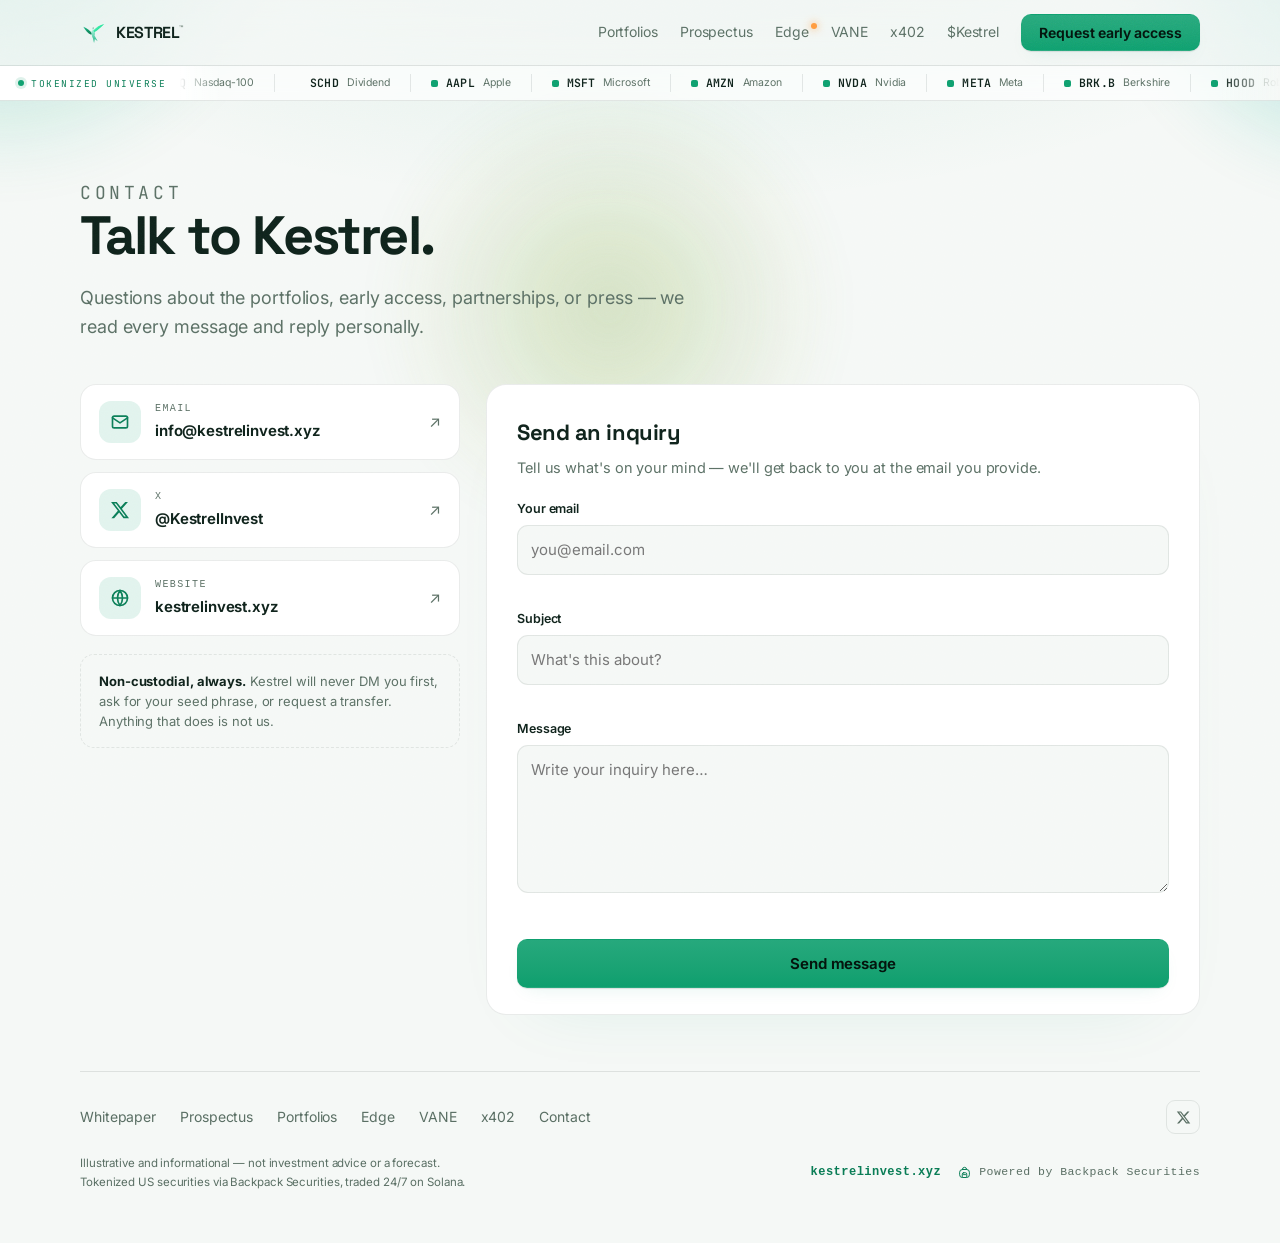
==== contact.html @ cfb35887 "Initial commit" ====
<!doctype html>
<html lang="en">
<head>
<meta charset="utf-8">
<meta name="viewport" content="width=device-width, initial-scale=1, viewport-fit=cover">
<title>Contact — Kestrel</title>
<meta name="description" content="Contact Kestrel — email info@kestrelinvest.xyz, follow @KestrelInvest on X, or send an inquiry. We read and reply to every message.">
<link rel="canonical" href="https://kestrelinvest.xyz/contact.html">
<meta name="theme-color" content="#0e9f6e" media="(prefers-color-scheme: light)">
<meta name="theme-color" content="#04140d" media="(prefers-color-scheme: dark)">
<meta property="og:type" content="website">
<meta property="og:site_name" content="Kestrel">
<meta property="og:title" content="Contact — Kestrel">
<meta property="og:description" content="Contact Kestrel — email info@kestrelinvest.xyz, follow @KestrelInvest on X, or send an inquiry. We read and reply to every message.">
<meta property="og:url" content="https://kestrelinvest.xyz/contact.html">
<meta name="twitter:card" content="summary_large_image">
<meta name="twitter:title" content="Contact — Kestrel">
<meta name="twitter:description" content="Contact Kestrel — email info@kestrelinvest.xyz, follow @KestrelInvest on X, or send an inquiry. We read and reply to every message.">
<link rel="icon" href="data:image/svg+xml,%3Csvg xmlns='http://www.w3.org/2000/svg' viewBox='0 0 100 100'%3E%3Crect width='100' height='100' rx='22' fill='%230e9f6e'/%3E%3Cg fill='%23eafff4'%3E%3Cpath d='M47 52 C 37 40 27 31 13 26 C 20 40 30 51 43 57 Z'/%3E%3Cpath d='M45 55 C 42 49 43 42 49 38 C 47 35 46 31 49 28 C 52 31 53 35 52 39 C 58 43 60 51 56 60 L 68 82 L 57 73 L 54 88 L 50 71 C 47 66 46 61 45 55 Z'/%3E%3Cpath d='M51 40 C 63 27 76 19 93 15 C 80 28 67 40 55 47 Z'/%3E%3C/g%3E%3C/svg%3E">
<link rel="preconnect" href="https://fonts.googleapis.com">
<link rel="preconnect" href="https://fonts.gstatic.com" crossorigin>
<link rel="stylesheet" href="https://fonts.googleapis.com/css2?family=Inter:wght@400;500;600;700&family=Space+Grotesk:wght@500;600;700&family=JetBrains+Mono:wght@500;600&display=swap">
<style>
  :root {
    --bg:#f5f8f6; --surface:#ffffff; --surface-2:#f0f5f1;
    --ink:#0e211a; --muted:#5a6f64; --line:rgba(14,33,26,.10); --card-line:rgba(14,33,26,.09);
    --accent:#0e9f6e; --accent-ink:#0a7d56; --glow:rgba(14,159,110,.14); --market:#d2604f;
  }
  @media (prefers-color-scheme: dark) {
    :root { --bg:#070c0a; --surface:#0f1713; --surface-2:#131d17; --ink:#e9f2ec; --muted:#83988c;
      --line:rgba(255,255,255,.08); --card-line:rgba(255,255,255,.07);
      --accent:#2ee6a0; --accent-ink:#68f0bd; --glow:rgba(46,230,160,.16); --market:#f2836e; }
  }
  :root[data-theme="light"] { --bg:#f5f8f6; --surface:#ffffff; --surface-2:#f0f5f1; --ink:#0e211a; --muted:#5a6f64; --line:rgba(14,33,26,.10); --card-line:rgba(14,33,26,.09); --accent:#0e9f6e; --accent-ink:#0a7d56; --glow:rgba(14,159,110,.14); --market:#d2604f; }
  :root[data-theme="dark"] { --bg:#070c0a; --surface:#0f1713; --surface-2:#131d17; --ink:#e9f2ec; --muted:#83988c; --line:rgba(255,255,255,.08); --card-line:rgba(255,255,255,.07); --accent:#2ee6a0; --accent-ink:#68f0bd; --glow:rgba(46,230,160,.16); --market:#f2836e; }

  * { box-sizing: border-box; }
  html { scroll-behavior: smooth; }
  body { margin: 0; color: var(--ink); position: relative;
    font: 15.5px/1.6 ui-sans-serif, system-ui, -apple-system, "Segoe UI", Roboto, sans-serif; -webkit-font-smoothing: antialiased;
    background: radial-gradient(120% 55% at 50% -12%, var(--glow), transparent 52%), var(--bg); }
  .wrap { max-width: 1180px; margin: 0 auto; padding: 0 30px; }
  a { color: inherit; }

  nav { position: sticky; top: 0; z-index: 20; backdrop-filter: blur(12px); background: color-mix(in srgb, var(--bg) 78%, transparent); border-bottom: 1px solid var(--line); }
  .nav-in { max-width: 1180px; margin: 0 auto; padding: 14px 30px; display: flex; align-items: center; gap: 14px; }
  .brand { display: flex; align-items: center; gap: 10px; text-decoration: none; color: inherit; }
  .brand .logo { width: 26px; height: 26px; color: var(--accent); }
  .brand b { font-size: 16px; letter-spacing: 3px; font-weight: 650; }
  .brand .tm { font-size: 8px; font-weight: 600; letter-spacing: 0; vertical-align: super; margin-left: -1px; color: var(--muted); }
  .nav-links { margin-left: auto; display: flex; align-items: center; gap: 22px; }
  .nav-links a { color: var(--muted); text-decoration: none; font-size: 14px; font-family: inherit; }
  .nav-links a:hover { color: var(--ink); }
  .nav-toggle { display: none; margin-left: auto; width: 40px; height: 40px; border: 1px solid var(--card-line); border-radius: 10px; background: var(--surface); cursor: pointer; padding: 0; flex-direction: column; align-items: center; justify-content: center; gap: 4px; }
  .nav-toggle span { display: block; width: 18px; height: 2px; border-radius: 2px; background: var(--ink); transition: transform .2s ease, opacity .2s ease; }
  .nav-toggle[aria-expanded="true"] span:nth-child(1) { transform: translateY(6px) rotate(45deg); }
  .nav-toggle[aria-expanded="true"] span:nth-child(2) { opacity: 0; }
  .nav-toggle[aria-expanded="true"] span:nth-child(3) { transform: translateY(-6px) rotate(-45deg); }
  .btn { display: inline-flex; align-items: center; gap: 7px; border: 1px solid var(--accent); color: var(--accent-ink); background: transparent; padding: 9px 17px; border-radius: 10px; font-size: 14px; font-weight: 600; font-family: inherit; text-decoration: none; cursor: pointer; transition: all .16s ease; }
  .btn:hover { background: var(--accent); color: #04140d; box-shadow: 0 8px 24px var(--glow); }
  .btn.solid { background: linear-gradient(180deg, color-mix(in srgb, var(--accent) 90%, #fff), var(--accent)); color: #04140d; border-color: transparent; font-weight: 650; letter-spacing: -.004em; box-shadow: 0 1px 1px rgba(0,0,0,.10), 0 8px 20px -10px var(--glow); }
  .btn.solid:hover { transform: translateY(-1px); background: linear-gradient(180deg, color-mix(in srgb, var(--accent) 96%, #fff), var(--accent)); box-shadow: 0 2px 4px rgba(0,0,0,.12), 0 14px 30px -10px var(--glow); }
  .btn.solid:active { transform: translateY(0); }
  .btn:focus-visible { outline: 2px solid var(--accent-ink); outline-offset: 2px; }
  .eyebrow { font-family: ui-monospace, monospace; font-size: 12px; letter-spacing: .2em; text-transform: uppercase; color: var(--accent-ink); margin: 0 0 16px; }

  .chero { padding: 58px 0 8px; max-width: 640px; }
  .chero h1 { margin: 0; font-size: clamp(34px, 5vw, 54px); line-height: 1.04; font-weight: 800; letter-spacing: -.035em; }
  .chero p { margin: 20px 0 0; font-size: 18px; color: var(--muted); }

  .cgrid { display: grid; grid-template-columns: 380px 1fr; gap: 26px; padding: 34px 0 12px; align-items: start; }

  /* contact channels */
  .channels { display: flex; flex-direction: column; gap: 12px; }
  .chan { display: flex; align-items: center; gap: 14px; padding: 16px 18px; border: 1px solid var(--card-line); border-radius: 16px; background: var(--surface); text-decoration: none; color: inherit; transition: border-color .15s ease, transform .15s ease, box-shadow .15s ease; }
  .chan:hover { border-color: color-mix(in srgb, var(--accent) 45%, var(--card-line)); transform: translateY(-1px); box-shadow: 0 12px 28px -18px var(--glow); }
  .chan .ci { width: 42px; height: 42px; border-radius: 12px; flex: none; display: flex; align-items: center; justify-content: center; background: color-mix(in srgb, var(--accent) 12%, transparent); color: var(--accent-ink); }
  .chan .ci svg { width: 20px; height: 20px; }
  .chan .cx { flex: 1; min-width: 0; }
  .chan .cl, .cv { display: block; }
  .cl { font-family: ui-monospace, monospace; font-size: 10px; letter-spacing: .14em; text-transform: uppercase; color: var(--muted); }
  .chan .cv { font-size: 15px; font-weight: 650; margin-top: 2px; letter-spacing: -.01em; overflow: hidden; text-overflow: ellipsis; white-space: nowrap; }
  .chan .car { color: var(--muted); flex: none; transition: color .15s ease; }
  .chan:hover .car { color: var(--accent-ink); }
  .assurance { margin-top: 6px; padding: 16px 18px; border: 1px dashed var(--card-line); border-radius: 14px; color: var(--muted); font-size: 13px; line-height: 1.55; }
  .assurance b { color: var(--ink); }

  /* inquiry form */
  .cform-wrap { border: 1px solid var(--card-line); border-radius: 20px; background: var(--surface); padding: 30px 30px 26px; box-shadow: 0 30px 70px -50px var(--glow); }
  .cform-wrap h2 { margin: 0 0 6px; font-size: 22px; font-weight: 750; letter-spacing: -.02em; }
  .cform-wrap .fh { margin: 0 0 20px; color: var(--muted); font-size: 14.5px; }
  .fields { display: flex; flex-direction: column; gap: 14px; }
  .field label { display: block; font-size: 12.5px; font-weight: 600; margin-bottom: 6px; }
  .field input, .field textarea { width: 100%; padding: 12px 13px; border: 1px solid var(--card-line); border-radius: 11px; background: var(--bg); color: var(--ink); font: inherit; font-size: 15px; transition: border-color .15s ease, box-shadow .15s ease; }
  .field textarea { min-height: 148px; resize: vertical; line-height: 1.6; }
  .field input:focus, .field textarea:focus { outline: none; border-color: var(--accent); box-shadow: 0 0 0 3px var(--glow); }
  .field.bad input, .field.bad textarea { border-color: var(--market); }
  .ferr { display: block; min-height: 15px; margin-top: 5px; font-size: 12px; color: var(--market); }
  .csubmit { width: 100%; justify-content: center; padding: 14px; font-size: 15px; margin-top: 4px; }
  .csubmit[disabled] { opacity: .6; cursor: default; }
  .cdone { text-align: center; padding: 20px 6px; }
  .cdone .ck { width: 58px; height: 58px; margin: 0 auto 14px; border-radius: 50%; display: flex; align-items: center; justify-content: center; color: #04140d; background: var(--accent); box-shadow: 0 0 0 8px var(--glow); }
  .cdone h2 { margin: 0 0 8px; font-size: 22px; font-weight: 750; }
  .cdone p { margin: 0 auto; color: var(--muted); font-size: 14.5px; max-width: 40ch; }
  .cdone a { color: var(--accent-ink); font-weight: 600; text-decoration: none; }

  /* early-access modal (shared) */
  .ea-eyebrow { display: inline-flex; align-items: center; gap: 8px; font-family: ui-monospace, monospace; font-size: 11px; letter-spacing: .14em; text-transform: uppercase; color: var(--accent-ink); }
  .ea-eyebrow i { width: 7px; height: 7px; border-radius: 50%; background: var(--accent); box-shadow: 0 0 0 4px var(--glow); }
  .ea-overlay { position: fixed; inset: 0; z-index: 60; display: flex; align-items: center; justify-content: center; padding: 20px; background: color-mix(in srgb, #04140d 55%, transparent); backdrop-filter: blur(6px); animation: eaFade .2s ease; }
  .ea-overlay[hidden] { display: none; }
  @keyframes eaFade { from { opacity: 0; } to { opacity: 1; } }
  .ea-modal { position: relative; width: 100%; max-width: 440px; background: var(--surface); border: 1px solid var(--card-line); border-radius: 20px; padding: 32px 30px 28px; box-shadow: 0 50px 100px -30px rgba(0,0,0,.5); animation: eaRise .25s cubic-bezier(.2,.7,.2,1); max-height: calc(100dvh - 40px); overflow-y: auto; }
  @keyframes eaRise { from { opacity: 0; transform: translateY(14px); } to { opacity: 1; transform: none; } }
  .ea-close { position: absolute; top: 14px; right: 14px; width: 32px; height: 32px; border: none; border-radius: 9px; background: var(--surface-2); color: var(--muted); font-size: 13px; cursor: pointer; }
  .ea-close:hover { color: var(--ink); }
  .ea-modal h2 { margin: 14px 0 8px; font-size: 23px; font-weight: 750; letter-spacing: -.02em; }
  .ea-sub { margin: 0 0 20px; color: var(--muted); font-size: 14px; line-height: 1.5; }
  .ea-field { display: block; margin-bottom: 14px; }
  .ea-lab { display: block; font-size: 12.5px; font-weight: 600; color: var(--ink); margin-bottom: 6px; }
  .ea-field input { width: 100%; padding: 12px 13px; border: 1px solid var(--card-line); border-radius: 11px; background: var(--bg); color: var(--ink); font: inherit; font-size: 15px; }
  #eaWallet { font-family: ui-monospace, monospace; font-size: 13.5px; }
  .ea-field input:focus { outline: none; border-color: var(--accent); box-shadow: 0 0 0 3px var(--glow); }
  .ea-field.bad input { border-color: var(--market); }
  .ea-err { display: block; min-height: 15px; margin-top: 5px; font-size: 12px; color: var(--market); }
  .ea-submit { width: 100%; justify-content: center; padding: 13px; margin-top: 4px; font-size: 15px; }
  .ea-submit[disabled] { opacity: .6; cursor: default; }
  .ea-trust { display: flex; align-items: flex-start; gap: 8px; margin: 16px 0 0; font-size: 11.5px; line-height: 1.5; color: var(--muted); }
  .ea-trust svg { flex: none; margin-top: 1px; color: var(--accent-ink); }
  .ea-done { text-align: center; }
  .ea-check { width: 58px; height: 58px; margin: 4px auto 4px; border-radius: 50%; display: flex; align-items: center; justify-content: center; color: #04140d; background: var(--accent); box-shadow: 0 0 0 8px var(--glow); }
  .ea-done .btn { margin-top: 18px; }
  body.ea-lock { overflow: hidden; }

  footer { margin-top: 44px; border-top: 1px solid var(--line); padding: 28px 0 52px; display: flex; flex-direction: column; gap: 20px; }
  footer .cap { color: var(--muted); font-size: 11.5px; max-width: 56ch; }
  .foot-links { display: flex; flex-wrap: wrap; align-items: center; gap: 12px 24px; }
  .foot-links a { color: var(--muted); text-decoration: none; font-size: 14px; }
  .foot-links a:hover { color: var(--ink); }
  .foot-contact { margin-left: auto; display: inline-flex; align-items: center; gap: 12px; }
  .foot-x { display: inline-flex; width: 34px; height: 34px; align-items: center; justify-content: center; border: 1px solid var(--card-line); border-radius: 9px; color: var(--ink); transition: border-color .15s ease, background .15s ease; }
  .foot-x:hover { border-color: var(--accent); }
  .foot-x svg { width: 15px; height: 15px; }
  .foot-bottom { display: flex; justify-content: space-between; gap: 16px; flex-wrap: wrap; align-items: center; }
  .foot-meta { display: inline-flex; align-items: center; gap: 16px; flex-wrap: wrap; }
  .foot-dom { font-family: ui-monospace, monospace; font-size: 12px; letter-spacing: .04em; color: var(--accent-ink); text-decoration: none; font-weight: 600; }
  .bpbadge { display: inline-flex; align-items: center; gap: 7px; font-family: ui-monospace, monospace; font-size: 11.5px; letter-spacing: .04em; color: var(--muted); }
  .bpbadge .bp { width: 15px; height: 15px; color: var(--accent-ink); flex: none; }

  @media (max-width: 820px) { .cgrid { grid-template-columns: 1fr; gap: 18px; } }
  @media (max-width: 680px) {
    .wrap { padding: 0 18px; }
    .nav-in { padding: 12px 18px; gap: 10px; position: relative; }
    .nav-toggle { display: flex; }
    .nav-links { position: absolute; top: calc(100% + 1px); left: 0; right: 0; margin: 0; flex-direction: column; align-items: stretch; gap: 0; background: var(--surface); border-bottom: 1px solid var(--line); box-shadow: 0 20px 40px -24px var(--glow); padding: 8px 18px 16px; display: none; }
    .nav-links.open { display: flex; }
    .nav-links a { padding: 13px 4px; font-size: 15px; border-bottom: 1px solid var(--card-line); }
    .nav-links .btn { margin-top: 12px; justify-content: center; padding: 12px; }
    .chero { padding: 40px 0 4px; }
    .cform-wrap { padding: 24px 18px 22px; }
    .ea-overlay { padding: 12px; align-items: flex-end; }
    .ea-modal { padding: 26px 20px 22px; border-radius: 18px 18px 16px 16px; }
  }
  @media (prefers-reduced-motion: reduce) { html { scroll-behavior: auto; } }

  .edge-navlink{position:relative}
  .edge-navdot{position:absolute;top:2px;right:-8px;width:6px;height:6px;border-radius:50%;background:#ff9a3d;display:inline-block;box-shadow:0 0 8px #ff9a3d}
</style>
<link rel="stylesheet" href="elevate.css">

<svg width="0" height="0" style="position:absolute" aria-hidden="true">
  <defs>
    <linearGradient id="kxNear" x1="0" y1="0" x2="1" y2="1"><stop offset="0" stop-color="#9dffdd"/><stop offset=".5" stop-color="#2ee6a0"/><stop offset="1" stop-color="#0e9f6e"/></linearGradient>
    <linearGradient id="kxFar" x1="0" y1="0" x2="1" y2="1"><stop offset="0" stop-color="#15b884"/><stop offset="1" stop-color="#0a7047"/></linearGradient>
    <linearGradient id="kxBod" x1="0" y1="0" x2="0" y2="1"><stop offset="0" stop-color="#c7ffee"/><stop offset="1" stop-color="#12b07d"/></linearGradient>
  </defs>
  <symbol id="kestrel" viewBox="0 0 100 100">
    <path fill="url(#kxFar)" d="M47 52 C 37 40 27 31 13 26 C 20 40 30 51 43 57 Z"/>
    <path fill="url(#kxBod)" d="M45 55 C 42 49 43 42 49 38 C 47 35 46 31 49 28 C 52 31 53 35 52 39 C 58 43 60 51 56 60 L 68 82 L 57 73 L 54 88 L 50 71 C 47 66 46 61 45 55 Z"/>
    <path fill="url(#kxNear)" d="M51 40 C 63 27 76 19 93 15 C 80 28 67 40 55 47 Z"/>
    <path fill="#2ee6a0" opacity=".75" d="M72 25 C 80 20 86 18 92 16 C 85 23 77 29 69 34 Z"/>
    <circle cx="50.5" cy="31" r="1.8" fill="#0a1712"/>
  </symbol>
  <symbol id="bp" viewBox="0 0 24 24" fill="none" stroke="currentColor" stroke-width="1.6" stroke-linecap="round" stroke-linejoin="round">
    <path d="M8.5 7.2 a3.5 3.5 0 0 1 7 0"/><rect x="4.2" y="7.2" width="15.6" height="12.8" rx="4.4"/><rect x="8.4" y="12.4" width="7.2" height="7.6" rx="2"/><line x1="10.4" y1="15.4" x2="13.6" y2="15.4"/>
  </symbol>
</svg>

<nav>
  <div class="nav-in">
    <a class="brand" href="index.html"><svg class="logo"><use href="#kestrel"/></svg><b>KESTREL<span class="tm">&#8482;</span></b></a>
    <button class="nav-toggle" id="navToggle" type="button" aria-label="Open menu" aria-expanded="false"><span></span><span></span><span></span></button>
    <div class="nav-links" id="navLinks">
      <a href="portfolios.html">Portfolios</a>
      <a href="prospectus.html">Prospectus</a>
      <a href="edge.html" class="edge-navlink">Edge<i class="edge-navdot"></i></a>
      <a href="vane.html">VANE</a>
      <a href="x402.html">x402</a>
      <a href="https://pump.fun/coin/G9ALRz5jtq6wG7dijjsb1TvkGatwPNcnhbAGECVQpump" id="tokenLink" target="_blank" rel="noopener">$Kestrel</a>
      <button class="btn solid js-ea" type="button">Request early access</button>
    </div>
  </div>
</nav>

<div class="wrap">
  <header class="chero">
    <p class="eyebrow">Contact</p>
    <h1>Talk to Kestrel.</h1>
    <p>Questions about the portfolios, early access, partnerships, or press — we read every message and reply personally.</p>
  </header>

  <div class="cgrid">
    <aside class="channels">
      <a class="chan" href="mailto:info@kestrelinvest.xyz">
        <span class="ci"><svg viewBox="0 0 24 24" fill="none" stroke="currentColor" stroke-width="2" stroke-linecap="round" stroke-linejoin="round"><rect x="3" y="5" width="18" height="14" rx="2"/><path d="m3 7 9 6 9-6"/></svg></span>
        <span class="cx"><span class="cl">Email</span><span class="cv">info@kestrelinvest.xyz</span></span>
        <span class="car">↗</span>
      </a>
      <a class="chan" href="https://x.com/KestrelInvest" target="_blank" rel="noopener">
        <span class="ci"><svg viewBox="0 0 24 24" fill="currentColor"><path d="M18.244 2.25h3.308l-7.227 8.26 8.502 11.24H16.17l-5.214-6.817L4.99 21.75H1.68l7.73-8.835L1.254 2.25H8.08l4.713 6.231zm-1.161 17.52h1.833L7.084 4.126H5.117z"/></svg></span>
        <span class="cx"><span class="cl">X</span><span class="cv">@KestrelInvest</span></span>
        <span class="car">↗</span>
      </a>
      <a class="chan" href="https://kestrelinvest.xyz">
        <span class="ci"><svg viewBox="0 0 24 24" fill="none" stroke="currentColor" stroke-width="2" stroke-linecap="round" stroke-linejoin="round"><circle cx="12" cy="12" r="9"/><path d="M3 12h18M12 3a15 15 0 0 1 0 18a15 15 0 0 1 0-18"/></svg></span>
        <span class="cx"><span class="cl">Website</span><span class="cv">kestrelinvest.xyz</span></span>
        <span class="car">↗</span>
      </a>
      <div class="assurance"><b>Non-custodial, always.</b> Kestrel will never DM you first, ask for your seed phrase, or request a transfer. Anything that does is not us.</div>
    </aside>

    <section class="cform-wrap">
      <div id="cFormView">
        <h2>Send an inquiry</h2>
        <p class="fh">Tell us what's on your mind — we'll get back to you at the email you provide.</p>
        <form id="cForm" novalidate>
          <div class="fields">
            <div class="field">
              <label for="cEmail">Your email</label>
              <input type="email" id="cEmail" autocomplete="email" placeholder="you@email.com" />
              <span class="ferr" id="cEmailErr" role="alert"></span>
            </div>
            <div class="field">
              <label for="cSubject">Subject</label>
              <input type="text" id="cSubject" maxlength="120" placeholder="What's this about?" />
              <span class="ferr" id="cSubjectErr" role="alert"></span>
            </div>
            <div class="field">
              <label for="cMessage">Message</label>
              <textarea id="cMessage" maxlength="4000" placeholder="Write your inquiry here…"></textarea>
              <span class="ferr" id="cMessageErr" role="alert"></span>
            </div>
            <button class="btn solid csubmit" id="cSubmit" type="submit">Send message</button>
          </div>
        </form>
      </div>
      <div id="cDoneView" hidden>
        <div class="cdone">
          <div class="ck"><svg width="26" height="26" viewBox="0 0 24 24" fill="none" stroke="currentColor" stroke-width="2.4" stroke-linecap="round" stroke-linejoin="round"><path d="M20 6 9 17l-5-5"/></svg></div>
          <h2>Thanks — message ready</h2>
          <p>Your email app should have opened with your inquiry pre-filled. If it didn't, write us directly at <a href="mailto:info@kestrelinvest.xyz">info@kestrelinvest.xyz</a> — we reply to every message.</p>
        </div>
      </div>
    </section>
  </div>

  <footer>
    <div class="foot-links">
      <a href="whitepaper.html">Whitepaper</a>
      <a href="prospectus.html">Prospectus</a>
      <a href="portfolios.html">Portfolios</a>
      <a href="edge.html">Edge</a>
      <a href="vane.html">VANE</a>
      <a href="x402.html">x402</a>
      <a href="contact.html">Contact</a>
      <span class="foot-contact">
        <a class="foot-x" href="https://x.com/KestrelInvest" target="_blank" rel="noopener" aria-label="Kestrel on X"><svg viewBox="0 0 24 24" fill="currentColor"><path d="M18.244 2.25h3.308l-7.227 8.26 8.502 11.24H16.17l-5.214-6.817L4.99 21.75H1.68l7.73-8.835L1.254 2.25H8.08l4.713 6.231zm-1.161 17.52h1.833L7.084 4.126H5.117z"/></svg></a>
      </span>
    </div>
    <div class="foot-bottom">
      <span class="cap">Illustrative and informational — not investment advice or a forecast. Tokenized US securities via Backpack Securities, traded 24/7 on Solana.</span>
      <span class="foot-meta"><a class="foot-dom" href="index.html">kestrelinvest.xyz</a><span class="bpbadge"><svg class="bp"><use href="#bp"/></svg>Powered by Backpack Securities</span></span>
    </div>
  </footer>
</div>

<div class="ea-overlay" id="eaOverlay" hidden>
  <div class="ea-modal" role="dialog" aria-modal="true" aria-labelledby="eaTitle">
    <button class="ea-close" id="eaClose" type="button" aria-label="Close">&#10005;</button>
    <div class="ea-view" id="eaFormView">
      <span class="ea-eyebrow"><i></i>Early access · Limited first cohort</span>
      <h2 id="eaTitle">Request an invitation</h2>
      <p class="ea-sub">We're onboarding a small first cohort. Reserve your place — every request is reviewed before access opens.</p>
      <form id="eaForm" novalidate>
        <label class="ea-field"><span class="ea-lab">Solana wallet address</span>
          <input type="text" id="eaWallet" name="wallet" autocomplete="off" autocapitalize="off" spellcheck="false" placeholder="e.g. 7xKX…9dPq" />
          <span class="ea-err" id="eaWalletErr" role="alert"></span></label>
        <label class="ea-field"><span class="ea-lab">Email address</span>
          <input type="email" id="eaEmail" name="email" autocomplete="email" placeholder="you@email.com" />
          <span class="ea-err" id="eaEmailErr" role="alert"></span></label>
        <button class="btn solid ea-submit" id="eaSubmit" type="submit">Request early access</button>
        <p class="ea-trust"><svg width="15" height="15" viewBox="0 0 24 24" fill="none" stroke="currentColor" stroke-width="2" stroke-linecap="round" stroke-linejoin="round"><rect x="4" y="10" width="16" height="10" rx="2"/><path d="M8 10V7a4 4 0 0 1 8 0v3"/></svg><span>Non-custodial. Your address only whitelists early access — Kestrel never takes custody or asks for your keys.</span></p>
      </form>
    </div>
    <div class="ea-view ea-done" id="eaDoneView" hidden>
      <div class="ea-check"><svg width="26" height="26" viewBox="0 0 24 24" fill="none" stroke="currentColor" stroke-width="2.4" stroke-linecap="round" stroke-linejoin="round"><path d="M20 6 9 17l-5-5"/></svg></div>
      <h2>Request received</h2>
      <p class="ea-sub">You're on the early-access list. We review every request personally and will email you the moment your cohort opens.</p>
      <button class="btn solid" id="eaDoneClose" type="button">Done</button>
    </div>
  </div>
</div>

<script>
(function(){
  var $=function(id){ return document.getElementById(id); };
  var emailRe=/^[^\s@]+@[^\s@]+\.[^\s@]{2,}$/;

  // nav
  var navToggle=$("navToggle"), navLinks=$("navLinks");
  function closeNav(){ navLinks.classList.remove("open"); navToggle.setAttribute("aria-expanded","false"); }
  navToggle.addEventListener("click", function(){ var o=navLinks.classList.toggle("open"); navToggle.setAttribute("aria-expanded", o?"true":"false"); });
  Array.prototype.forEach.call(navLinks.querySelectorAll("a"), function(a){ a.addEventListener("click", function(e){ if(a.getAttribute("href")==="#"){ e.preventDefault(); } closeNav(); }); });

  // contact inquiry form -> composes an email to info@kestrelinvest.xyz
  var CONTACT_ENDPOINT=""; // set to a form endpoint later to capture server-side; falls back to mailto compose
  var cForm=$("cForm"), cEmail=$("cEmail"), cSubject=$("cSubject"), cMessage=$("cMessage");
  var cEmailErr=$("cEmailErr"), cSubjectErr=$("cSubjectErr"), cMessageErr=$("cMessageErr"), cSubmit=$("cSubmit");
  function setErr(inp,e,m){ inp.closest(".field").classList.add("bad"); e.textContent=m; }
  function clrErr(inp,e){ inp.closest(".field").classList.remove("bad"); e.textContent=""; }
  cEmail.addEventListener("input", function(){ clrErr(cEmail,cEmailErr); });
  cSubject.addEventListener("input", function(){ clrErr(cSubject,cSubjectErr); });
  cMessage.addEventListener("input", function(){ clrErr(cMessage,cMessageErr); });
  function done(){ $("cFormView").hidden=true; $("cDoneView").hidden=false; }
  function sendContact(email, subject, message){
    if(CONTACT_ENDPOINT){
      return fetch(CONTACT_ENDPOINT,{ method:"POST", headers:{"Content-Type":"application/json","Accept":"application/json"},
        body:JSON.stringify({ email:email, subject:subject, message:message, source:"kestrelinvest.xyz/contact" }) })
        .then(function(r){ if(!r.ok) throw new Error("x"); });
    }
    var body = message + "\n\n— " + email;
    var href = "mailto:info@kestrelinvest.xyz?subject=" + encodeURIComponent(subject) + "&body=" + encodeURIComponent(body);
    window.location.href = href;
    return Promise.resolve();
  }
  cForm.addEventListener("submit", function(e){
    e.preventDefault();
    var em=cEmail.value.trim(), sub=cSubject.value.trim(), msg=cMessage.value.trim(), ok=true;
    if(!emailRe.test(em)){ setErr(cEmail,cEmailErr,"Enter a valid email so we can reply."); ok=false; } else clrErr(cEmail,cEmailErr);
    if(sub.length<2){ setErr(cSubject,cSubjectErr,"Add a short subject."); ok=false; } else clrErr(cSubject,cSubjectErr);
    if(msg.length<10){ setErr(cMessage,cMessageErr,"Tell us a little more (at least a sentence)."); ok=false; } else clrErr(cMessage,cMessageErr);
    if(!ok) return;
    cSubmit.disabled=true; cSubmit.textContent="Sending…";
    sendContact(em,sub,msg).then(done).catch(function(){
      cSubmit.disabled=false; cSubmit.textContent="Send message";
      setErr(cMessage,cMessageErr,"Something went wrong — email us at info@kestrelinvest.xyz.");
    });
  });

  // early-access modal (shared)
  var EA_ENDPOINT = "https://formsubmit.co/ajax/info@kestrelinvest.xyz";
  var overlay=$("eaOverlay"), formView=$("eaFormView"), doneView=$("eaDoneView");
  var eaForm=$("eaForm"), eaWallet=$("eaWallet"), eaEmail=$("eaEmail"), eaWErr=$("eaWalletErr"), eaEErr=$("eaEmailErr"), eaSubmit=$("eaSubmit");
  var lastFocus=null;
  function isSolAddress(a){
    if(!/^[1-9A-HJ-NP-Za-km-z]{32,44}$/.test(a)) return false;
    var AL="123456789ABCDEFGHJKLMNPQRSTUVWXYZabcdefghijkmnopqrstuvwxyz", bytes=[0], i, j;
    for(i=0;i<a.length;i++){ var v=AL.indexOf(a.charAt(i)); if(v<0) return false; var carry=v;
      for(j=0;j<bytes.length;j++){ carry+=bytes[j]*58; bytes[j]=carry&0xff; carry>>=8; }
      while(carry){ bytes.push(carry&0xff); carry>>=8; } }
    for(i=0;i<a.length && a.charAt(i)==='1';i++) bytes.push(0);
    return bytes.length===32;
  }
  function eSetErr(inp,e,m){ inp.closest(".ea-field").classList.add("bad"); e.textContent=m; }
  function eClrErr(inp,e){ inp.closest(".ea-field").classList.remove("bad"); e.textContent=""; }
  eaWallet.addEventListener("input", function(){ eClrErr(eaWallet,eaWErr); });
  eaEmail.addEventListener("input", function(){ eClrErr(eaEmail,eaEErr); });
  function openEA(){ closeNav(); lastFocus=document.activeElement; formView.hidden=false; doneView.hidden=true; overlay.hidden=false; document.body.classList.add("ea-lock"); setTimeout(function(){ eaWallet.focus(); },40); }
  function closeEA(){ overlay.hidden=true; document.body.classList.remove("ea-lock"); if(lastFocus&&lastFocus.focus) lastFocus.focus(); }
  Array.prototype.forEach.call(document.querySelectorAll(".js-ea"), function(b){ b.addEventListener("click", openEA); });
  $("eaClose").addEventListener("click", closeEA);
  $("eaDoneClose").addEventListener("click", closeEA);
  overlay.addEventListener("click", function(e){ if(e.target===overlay) closeEA(); });
  document.addEventListener("keydown", function(e){ if(e.key==="Escape" && !overlay.hidden) closeEA(); });
  eaForm.addEventListener("submit", function(e){
    e.preventDefault();
    var w=eaWallet.value.trim(), em=eaEmail.value.trim(), ok=true;
    if(!isSolAddress(w)){ eSetErr(eaWallet,eaWErr,"Enter a valid Solana wallet address."); ok=false; } else eClrErr(eaWallet,eaWErr);
    if(!emailRe.test(em)){ eSetErr(eaEmail,eaEErr,"Enter a valid email address."); ok=false; } else eClrErr(eaEmail,eaEErr);
    if(!ok) return;
    eaSubmit.disabled=true; eaSubmit.textContent="Submitting…";
    try{ localStorage.setItem("kestrel_ea", JSON.stringify({wallet:w,email:em})); }catch(_){}
    var p = EA_ENDPOINT ? fetch(EA_ENDPOINT,{method:"POST",headers:{"Content-Type":"application/json","Accept":"application/json"},body:JSON.stringify({wallet:w,email:em,source:"kestrelinvest.xyz/contact"})}).then(function(r){ if(!r.ok) throw new Error("x"); }) : Promise.resolve();
    p.then(function(){ formView.hidden=true; doneView.hidden=false; setTimeout(function(){ $("eaDoneClose").focus(); },40); })
     .catch(function(){ eaSubmit.disabled=false; eaSubmit.textContent="Request early access"; eSetErr(eaEmail,eaEErr,"Something went wrong — please try again."); });
  });
})();
</script>

<script src="elevate.js" defer></script>
</body>
</html>
---- elevate.css ----
/* ============================================================
   Kestrel — Elevation layer (site-wide)
   Premium type · aurora + grain depth · motion system ·
   glass surfaces · universe ticker. Loaded AFTER each page's
   inline <style> so it refines without a rewrite.
   Progressive-enhancement: motion gated on html.kx-js.
   ============================================================ */

/* ---------- Type ---------- */
:root{
  --font-display:"Space Grotesk", ui-sans-serif, system-ui, sans-serif;
  --font-body:"Inter", ui-sans-serif, system-ui, -apple-system, "Segoe UI", Roboto, sans-serif;
  --font-mono:"JetBrains Mono", ui-monospace, SFMono-Regular, Menlo, Consolas, monospace;
  --ease-out:cubic-bezier(.22,.72,.2,1);
}
body{ font-family:var(--font-body); letter-spacing:-.006em; }
h1,h2,h3,.brand b,.sec-head h2,.hero h1{ font-family:var(--font-display); letter-spacing:-.02em; }
h1,.hero h1{ letter-spacing:-.032em; }
.eyebrow,.stocks-h .l,.sellab{ font-family:var(--font-mono); }
.mono,.kx-mono{ font-family:var(--font-mono); }

/* ---------- Depth: aurora + grain (added by JS) ---------- */
.kx-aurora{ position:fixed; inset:-20vmax; z-index:-2; pointer-events:none; overflow:hidden;
  filter:blur(30px) saturate(122%); opacity:.9; contain:strict; }
.kx-aurora b{ position:absolute; display:block; border-radius:50%; mix-blend-mode:screen; opacity:.5;
  background:radial-gradient(circle at 50% 50%, var(--accent), transparent 62%); }
.kx-aurora b.a{ width:52vmax; height:52vmax; left:-6vmax; top:-14vmax;
  background:radial-gradient(circle at 50% 50%, color-mix(in srgb,var(--accent) 90%, #7cf), transparent 60%); animation:kxDrift1 26s var(--ease-out) infinite alternate; }
.kx-aurora b.b{ width:44vmax; height:44vmax; right:-8vmax; top:-6vmax;
  background:radial-gradient(circle at 50% 50%, color-mix(in srgb,var(--accent) 70%, #2bd), transparent 60%); animation:kxDrift2 32s var(--ease-out) infinite alternate; }
.kx-aurora b.c{ width:40vmax; height:40vmax; left:34%; top:24vmax;
  background:radial-gradient(circle at 50% 50%, color-mix(in srgb,var(--gold,#cba52e) 60%, var(--accent)), transparent 62%); opacity:.32; animation:kxDrift3 38s var(--ease-out) infinite alternate; }
:root[data-theme="light"] .kx-aurora{ opacity:.5; }
@keyframes kxDrift1{ to{ transform:translate3d(10vmax,7vmax,0) scale(1.14); } }
@keyframes kxDrift2{ to{ transform:translate3d(-9vmax,6vmax,0) scale(1.1); } }
@keyframes kxDrift3{ to{ transform:translate3d(6vmax,-8vmax,0) scale(1.18); } }
.kx-grain{ position:fixed; inset:0; z-index:2000; pointer-events:none; opacity:.5; mix-blend-mode:soft-light;
  background-image:url("data:image/svg+xml,%3Csvg xmlns='http://www.w3.org/2000/svg' width='140' height='140'%3E%3Cfilter id='n'%3E%3CfeTurbulence type='fractalNoise' baseFrequency='0.9' numOctaves='2' stitchTiles='stitch'/%3E%3C/filter%3E%3Crect width='100%25' height='100%25' filter='url(%23n)' opacity='0.55'/%3E%3C/svg%3E"); }
:root[data-theme="light"] .kx-grain{ opacity:.32; }

/* ---------- Scroll progress ---------- */
.kx-progress{ position:fixed; top:0; left:0; height:2px; width:0; z-index:1200; pointer-events:none;
  background:linear-gradient(90deg, color-mix(in srgb,var(--accent) 60%,transparent), var(--accent) 60%, var(--accent-ink));
  box-shadow:0 0 12px var(--glow); transition:width .12s linear; }

/* ---------- Nav: condense on scroll ---------- */
nav{ transition:background .3s ease, box-shadow .3s ease, border-color .3s ease; }
nav.kx-scrolled{ background:color-mix(in srgb, var(--bg) 62%, transparent); backdrop-filter:blur(16px) saturate(140%);
  -webkit-backdrop-filter:blur(16px) saturate(140%); box-shadow:0 12px 34px -26px rgba(0,0,0,.8); }
.nav-links a{ position:relative; transition:color .18s ease; }
.nav-links a:not(.btn)::after{ content:""; position:absolute; left:0; right:100%; bottom:-6px; height:1.5px; border-radius:2px;
  background:linear-gradient(90deg,var(--accent),var(--accent-ink)); transition:right .28s var(--ease-out); }
.nav-links a:not(.btn):hover::after{ right:0; }

/* ---------- Universe ticker (added by JS under nav) ---------- */
.kx-ticker{ position:relative; z-index:19; overflow:hidden; border-bottom:1px solid var(--line);
  background:color-mix(in srgb, var(--surface) 70%, transparent); backdrop-filter:blur(10px); -webkit-backdrop-filter:blur(10px); }
.kx-ticker::after{ content:""; position:absolute; right:0; top:0; bottom:0; width:60px; z-index:2; pointer-events:none;
  background:linear-gradient(270deg, var(--bg), transparent); }
.kx-ticker .lbl{ position:absolute; left:0; top:0; bottom:0; z-index:3; display:flex; align-items:center; gap:7px;
  padding:0 14px 0 max(18px,env(safe-area-inset-left)); font-family:var(--font-mono); font-size:9.5px; letter-spacing:.16em; text-transform:uppercase;
  color:var(--accent-ink); background:var(--surface); white-space:nowrap; }
.kx-ticker .lbl::after{ content:""; position:absolute; left:100%; top:0; bottom:0; width:40px;
  background:linear-gradient(90deg, var(--surface), transparent); }
.kx-ticker .lbl i{ width:6px; height:6px; border-radius:50%; background:var(--accent); box-shadow:0 0 0 3px var(--glow); }
.kx-track{ display:flex; gap:0; width:max-content; padding:8px 0; animation:kxScroll 46s linear infinite; will-change:transform; }
.kx-ticker:hover .kx-track{ animation-play-state:paused; }
.kx-track .it{ display:inline-flex; align-items:center; gap:8px; padding:0 20px; border-right:1px solid var(--line); white-space:nowrap; }
.kx-track .it .d{ width:7px; height:7px; border-radius:2px; flex:none; }
.kx-track .it .sym{ font-family:var(--font-mono); font-size:11.5px; font-weight:600; color:var(--ink); letter-spacing:.02em; }
.kx-track .it .nm{ font-size:10.5px; color:var(--muted); }
@keyframes kxScroll{ from{ transform:translateX(0); } to{ transform:translateX(-50%); } }

/* ---------- Reveal motion (gated on JS) ---------- */
html.kx-js [data-reveal]{ opacity:0; transform:translateY(20px); will-change:opacity,transform; }
html.kx-js [data-reveal].kx-in{ opacity:1; transform:none;
  transition:opacity .72s var(--ease-out), transform .72s var(--ease-out); }

/* ---------- Glass surfaces: gradient hairline + top highlight ---------- */
.panel,.pcard,.hero-img{ position:relative; }
.panel::after,.hero-img::after{ content:""; position:absolute; inset:0; border-radius:inherit; pointer-events:none;
  padding:1px; background:linear-gradient(160deg, color-mix(in srgb,var(--accent) 42%, transparent), transparent 42%, transparent 88%, color-mix(in srgb,var(--accent) 16%, transparent));
  -webkit-mask:linear-gradient(#000 0 0) content-box, linear-gradient(#000 0 0); -webkit-mask-composite:xor; mask-composite:exclude; }
.panel{ box-shadow:0 1px 0 rgba(255,255,255,.04) inset, 0 40px 90px -50px rgba(0,0,0,.9), 0 30px 70px -46px var(--glow); }

/* ---------- Cursor spotlight (panels/cards) ---------- */
[data-spot]{ position:relative; }
[data-spot]::before{ content:""; position:absolute; inset:0; border-radius:inherit; pointer-events:none; z-index:0;
  opacity:0; transition:opacity .3s ease;
  background:radial-gradient(320px circle at var(--mx,50%) var(--my,50%), var(--glow), transparent 60%); }
[data-spot]:hover::before{ opacity:1; }
[data-spot] > *{ position:relative; z-index:1; }
.hero-img > .img-tag{ position:absolute; z-index:2; }

/* ---------- Button sheen sweep ---------- */
.btn.solid{ position:relative; overflow:hidden; }
.btn.solid::after{ content:""; position:absolute; top:0; left:-140%; width:60%; height:100%; z-index:0; transform:skewX(-18deg);
  background:linear-gradient(90deg, transparent, rgba(255,255,255,.5), transparent); transition:left .6s var(--ease-out); }
.btn.solid:hover::after{ left:150%; }
.btn.solid > *{ position:relative; z-index:1; }

/* ---------- Feature cards lift + gradient hairline + icon tile ---------- */
.feat,.pcard,.srow{ transition:transform .2s var(--ease-out), box-shadow .2s var(--ease-out), border-color .2s ease; }
.feat{ background:linear-gradient(180deg, color-mix(in srgb,var(--surface) 92%, var(--accent) 3%), var(--surface)); box-shadow:0 30px 60px -48px rgba(0,0,0,.9); }
.feat::after{ content:""; position:absolute; inset:0; border-radius:inherit; pointer-events:none; z-index:1;
  padding:1px; background:linear-gradient(150deg, color-mix(in srgb,var(--accent) 40%, transparent), transparent 44%, transparent 90%);
  -webkit-mask:linear-gradient(#000 0 0) content-box, linear-gradient(#000 0 0); -webkit-mask-composite:xor; mask-composite:exclude; }
.feat:hover{ transform:translateY(-4px); box-shadow:0 24px 50px -30px var(--glow), 0 40px 70px -50px rgba(0,0,0,.9); }
.feat .fi{ width:44px !important; height:44px !important; border-radius:13px !important;
  background:linear-gradient(155deg, color-mix(in srgb,var(--accent) 28%, var(--surface)), color-mix(in srgb,var(--accent) 8%, var(--surface))) !important;
  color:var(--accent-ink) !important; box-shadow:inset 0 1px 0 rgba(255,255,255,.12), 0 8px 20px -12px var(--glow); }
.feat .fi svg{ width:20px; height:20px; }

/* ---------- CTA band: aurora + gradient border ---------- */
.ea-band-in{ background:linear-gradient(180deg, color-mix(in srgb,var(--surface) 88%, var(--accent) 4%), var(--surface)) !important; }
.ea-band-in::after{ content:""; position:absolute; inset:0; border-radius:inherit; pointer-events:none; z-index:0;
  padding:1px; background:linear-gradient(150deg, color-mix(in srgb,var(--accent) 55%, transparent), transparent 40%, transparent 82%, color-mix(in srgb,var(--accent) 22%, transparent));
  -webkit-mask:linear-gradient(#000 0 0) content-box, linear-gradient(#000 0 0); -webkit-mask-composite:xor; mask-composite:exclude; }
.ea-band-in::before{ content:""; position:absolute; left:50%; top:-40%; width:70%; height:150%; transform:translateX(-50%); z-index:0; pointer-events:none;
  background:radial-gradient(closest-side, var(--glow), transparent 70%); opacity:.9; }
.ea-band-in > *{ position:relative; z-index:1; }

/* ---------- Reduced motion ---------- */
@media (prefers-reduced-motion: reduce){
  .kx-aurora b{ animation:none !important; }
  .kx-track{ animation:none !important; }
  html.kx-js [data-reveal]{ opacity:1 !important; transform:none !important; }
  .btn.solid::after{ transition:none; }
}
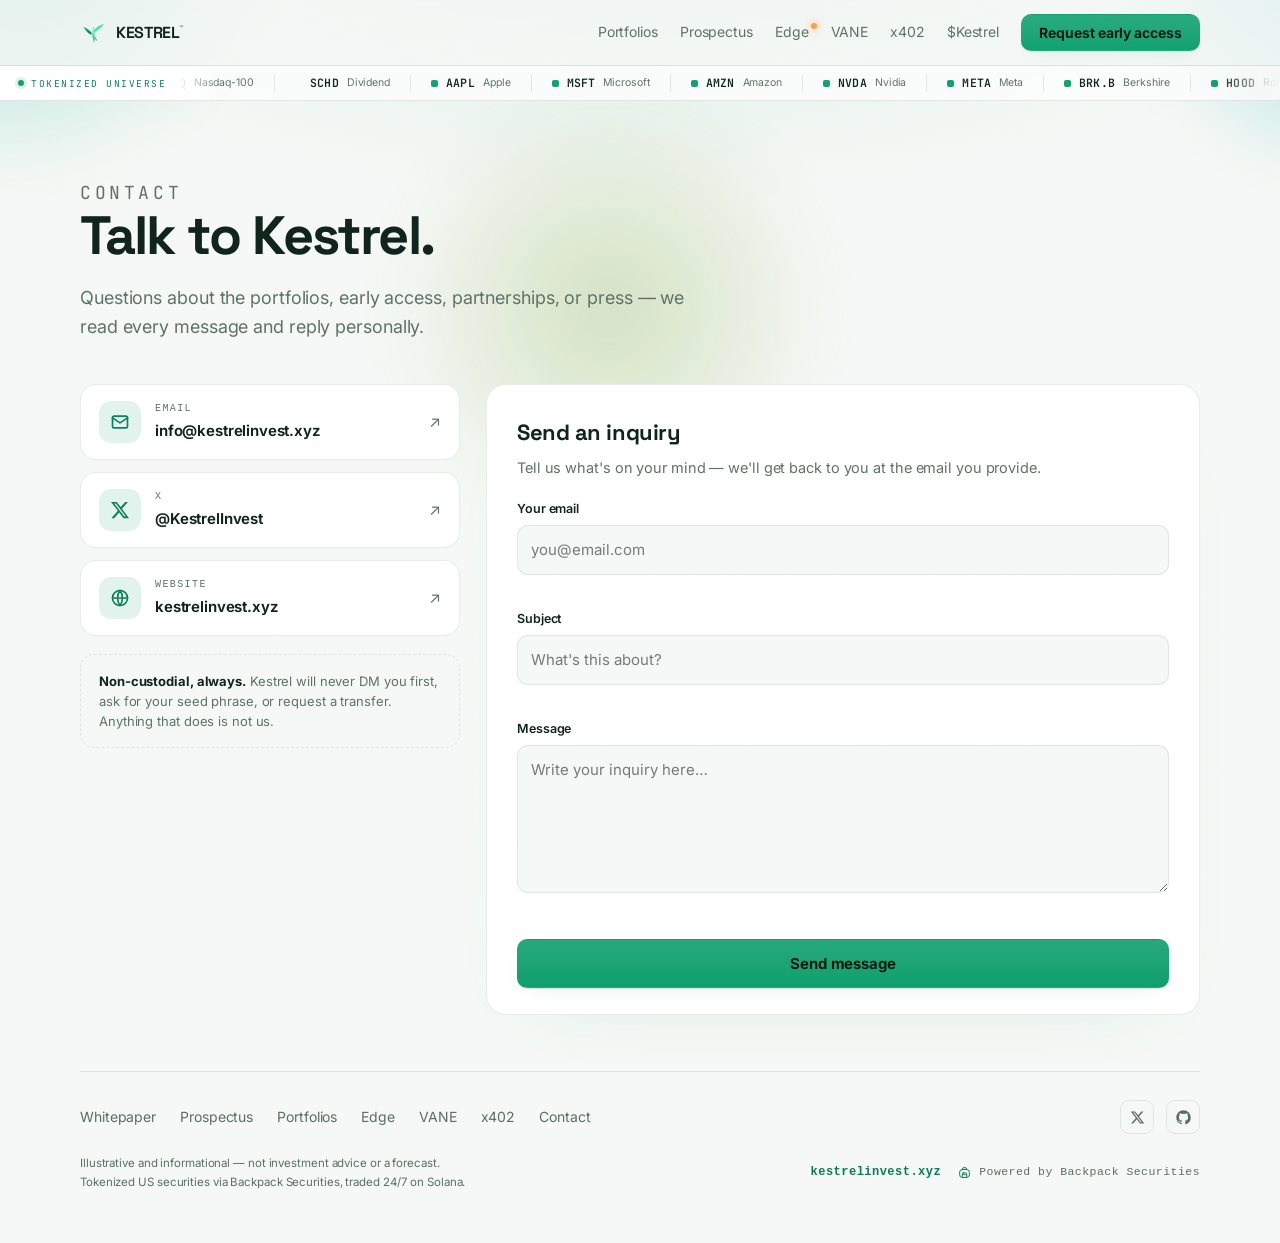
==== commit ba410197: "Add GitHub (github.com/KestrelInvest) to every footer; VANE page links to the vane repo" ====
--- a/contact.html
+++ b/contact.html
@@ -275,6 +275,7 @@
       <a href="contact.html">Contact</a>
       <span class="foot-contact">
         <a class="foot-x" href="https://x.com/KestrelInvest" target="_blank" rel="noopener" aria-label="Kestrel on X"><svg viewBox="0 0 24 24" fill="currentColor"><path d="M18.244 2.25h3.308l-7.227 8.26 8.502 11.24H16.17l-5.214-6.817L4.99 21.75H1.68l7.73-8.835L1.254 2.25H8.08l4.713 6.231zm-1.161 17.52h1.833L7.084 4.126H5.117z"/></svg></a>
+        <a class="foot-x" href="https://github.com/KestrelInvest" target="_blank" rel="noopener" aria-label="Kestrel on GitHub"><svg viewBox="0 0 24 24" fill="currentColor"><path d="M12 .5C5.65.5.5 5.65.5 12c0 5.08 3.29 9.39 7.86 10.91.58.1.79-.25.79-.56v-2c-3.2.7-3.87-1.37-3.87-1.37-.52-1.33-1.28-1.68-1.28-1.68-1.05-.72.08-.7.08-.7 1.16.08 1.77 1.19 1.77 1.19 1.03 1.77 2.7 1.26 3.36.96.1-.75.4-1.26.73-1.55-2.55-.29-5.24-1.28-5.24-5.68 0-1.26.45-2.28 1.19-3.09-.12-.29-.52-1.46.11-3.05 0 0 .97-.31 3.17 1.18a11 11 0 0 1 5.78 0c2.2-1.49 3.17-1.18 3.17-1.18.63 1.59.23 2.76.11 3.05.74.81 1.19 1.83 1.19 3.09 0 4.41-2.69 5.38-5.25 5.67.41.36.78 1.06.78 2.14v3.17c0 .31.21.67.8.56A11.51 11.51 0 0 0 23.5 12C23.5 5.65 18.35.5 12 .5z"/></svg></a>
       </span>
     </div>
     <div class="foot-bottom">
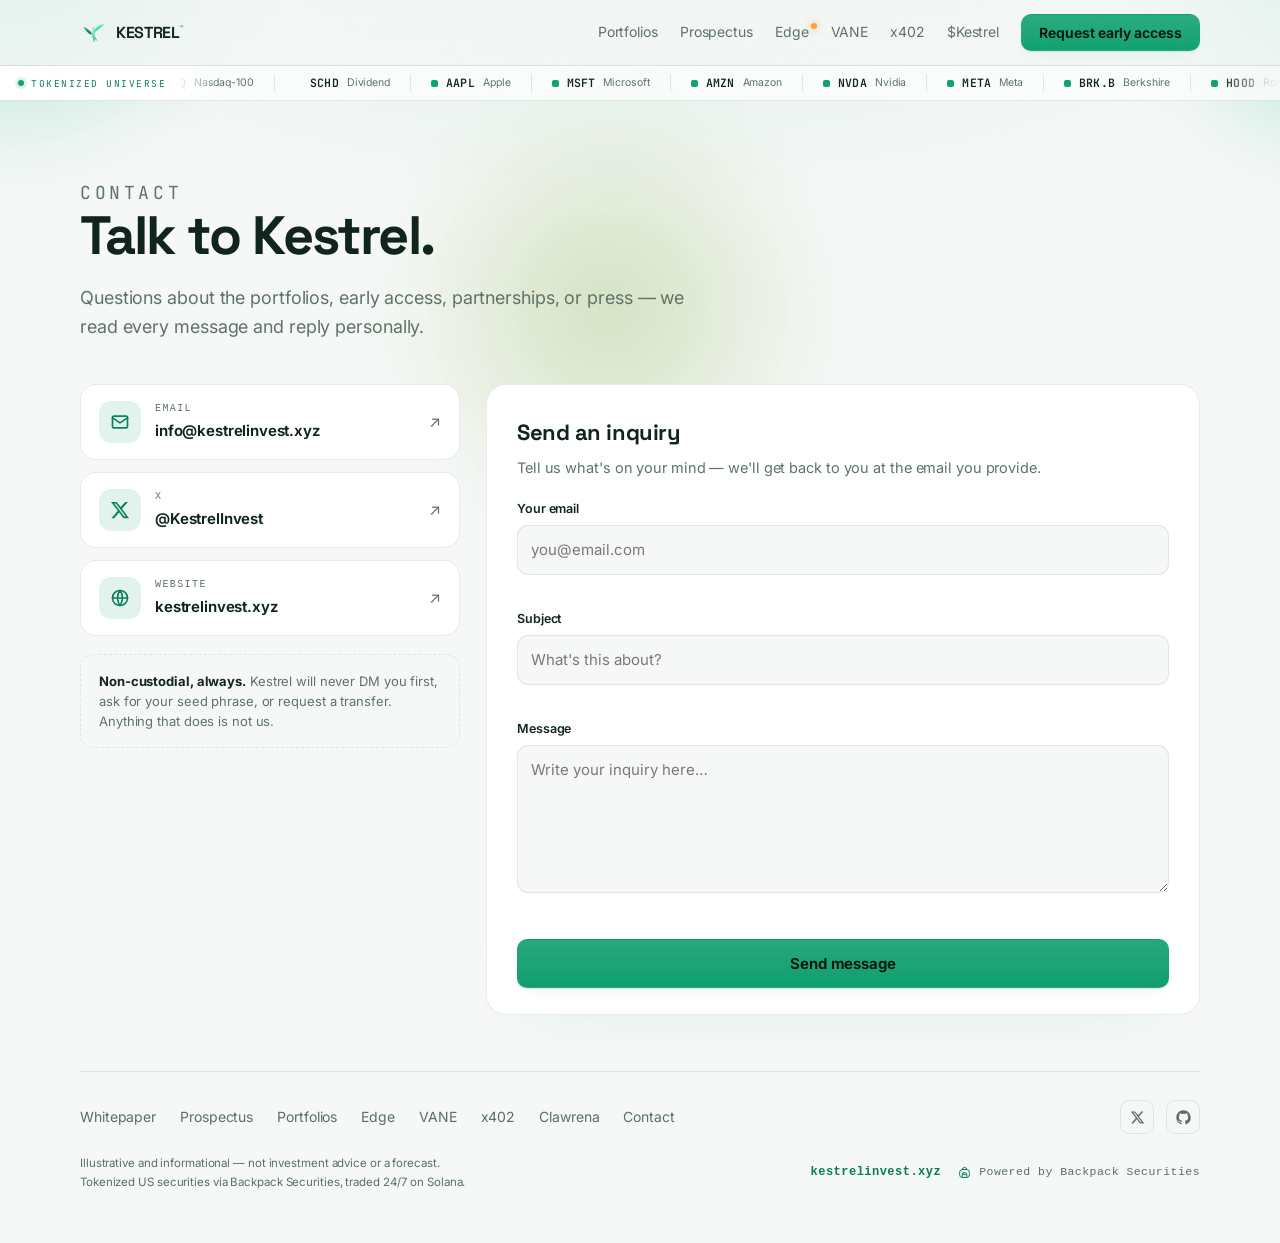
==== commit 218b6ba7: "Clawrena: dedicated hackathon page — receipt hero, live countdown, award board; linked from every fo" ====
--- a/contact.html
+++ b/contact.html
@@ -272,6 +272,7 @@
       <a href="edge.html">Edge</a>
       <a href="vane.html">VANE</a>
       <a href="x402.html">x402</a>
+      <a href="clawrena.html">Clawrena</a>
       <a href="contact.html">Contact</a>
       <span class="foot-contact">
         <a class="foot-x" href="https://x.com/KestrelInvest" target="_blank" rel="noopener" aria-label="Kestrel on X"><svg viewBox="0 0 24 24" fill="currentColor"><path d="M18.244 2.25h3.308l-7.227 8.26 8.502 11.24H16.17l-5.214-6.817L4.99 21.75H1.68l7.73-8.835L1.254 2.25H8.08l4.713 6.231zm-1.161 17.52h1.833L7.084 4.126H5.117z"/></svg></a>
